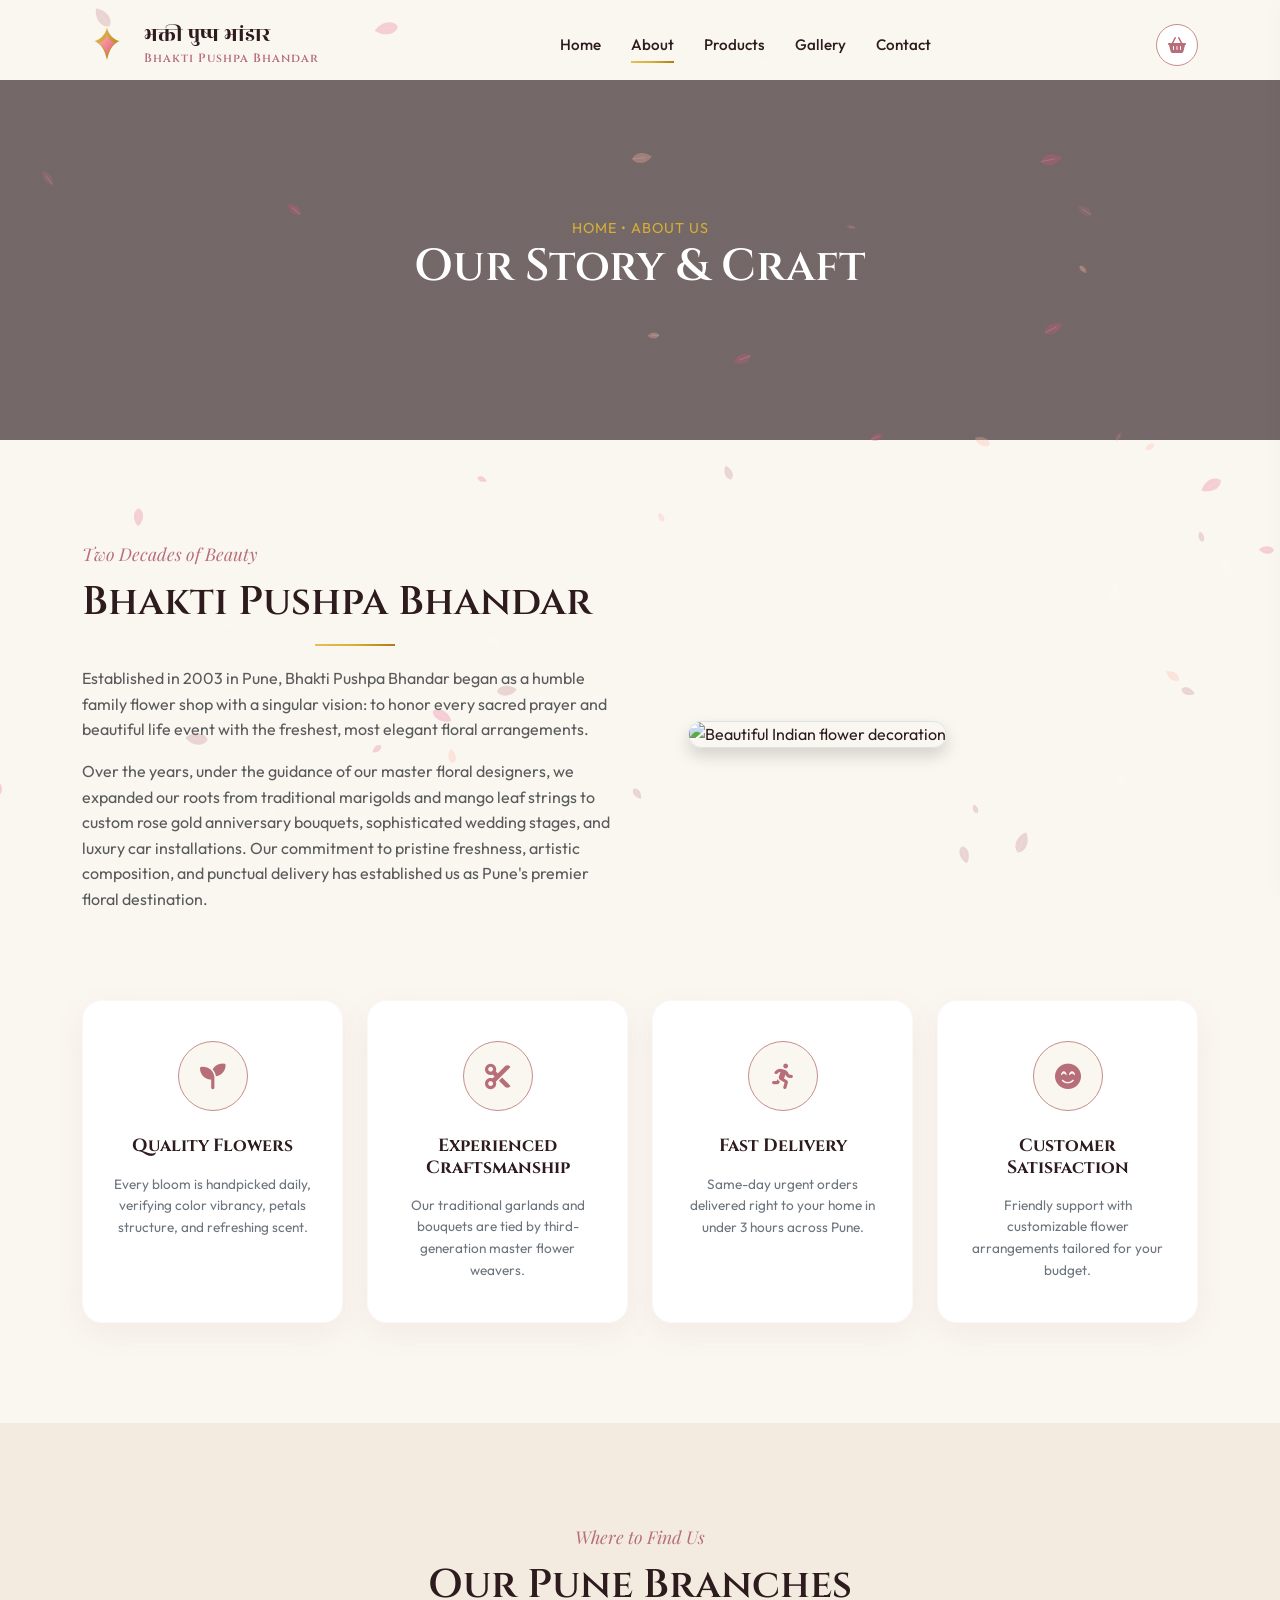
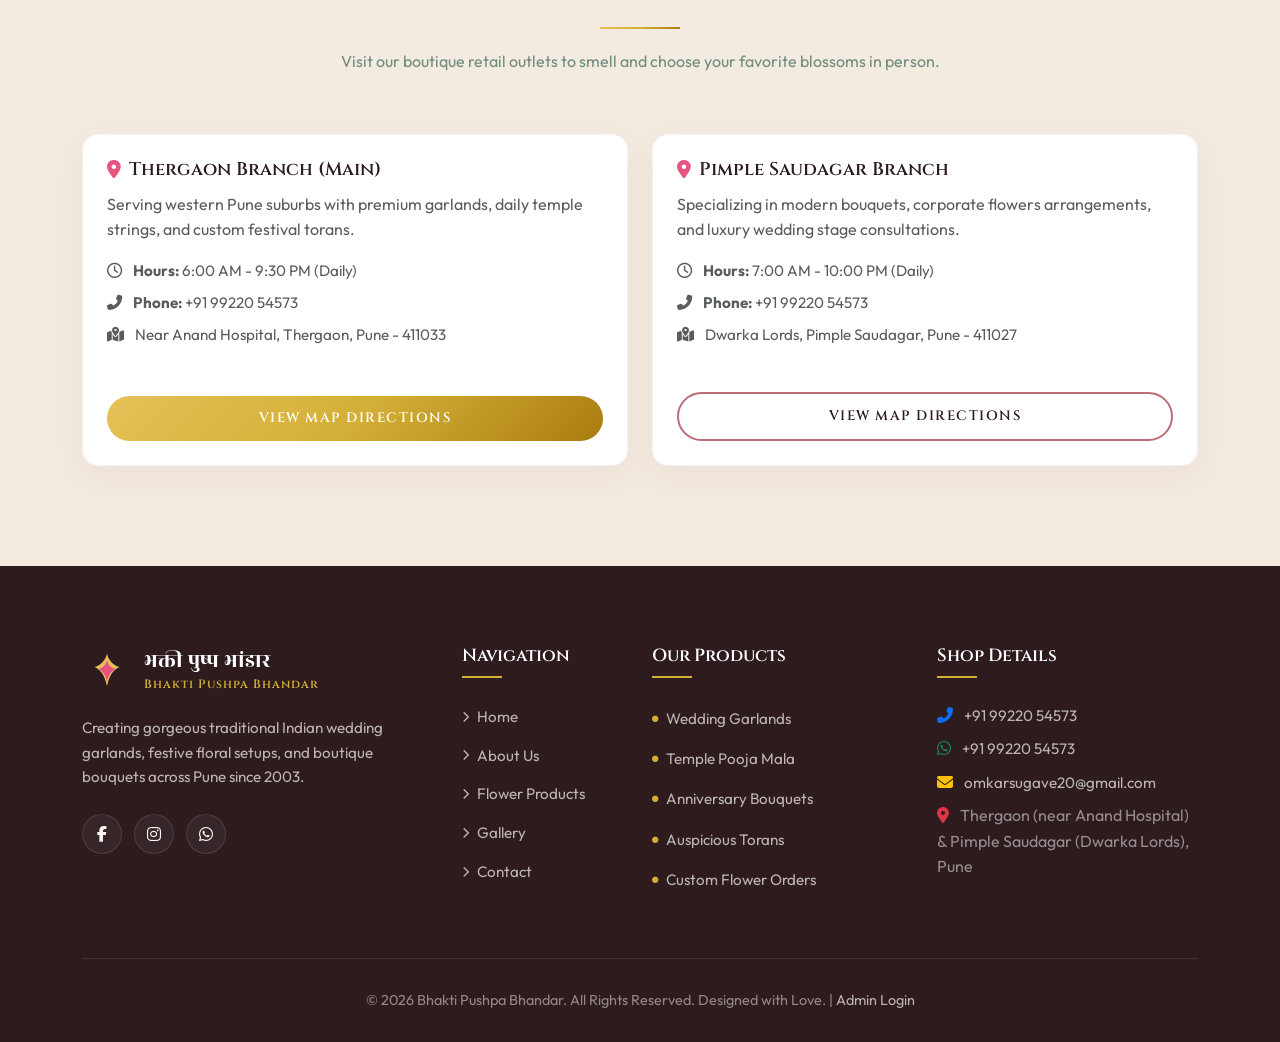
==== about.html @ 13e091a9 "Update year to 2003, set page hero images, and replace gallery/catalog placeholders with correct tra" ====
<!DOCTYPE html>
<html lang="en">
<head>
  <meta charset="UTF-8">
  <meta name="viewport" content="width=device-width, initial-scale=1.0">
  <title>About Us | Bhakti Pushpa Bhandar</title>
  
  <!-- Meta Tags -->
  <meta name="description" content="Learn about Bhakti Pushpa Bhandar, our high-quality flower sourcing, master craftsman history, and branches in Thergaon & Pimple Saudagar, Pune.">
  
  <!-- CDNs -->
  <link href="https://cdn.jsdelivr.net/npm/bootstrap@5.3.2/dist/css/bootstrap.min.css" rel="stylesheet">
  <link rel="stylesheet" href="https://cdnjs.cloudflare.com/ajax/libs/font-awesome/6.4.2/css/all.min.css">
  <link href="https://cdn.jsdelivr.net/npm/aos@2.3.4/dist/aos.css" rel="stylesheet">

  <!-- Custom CSS -->
  <link rel="stylesheet" href="css/style.css">
  <link rel="stylesheet" href="css/animations.css">
  <link rel="stylesheet" href="css/responsive.css">
  
  <style>
    .subpage-hero {
      position: relative;
      height: 40vh;
      min-height: 250px;
      display: flex;
      align-items: center;
      justify-content: center;
      text-align: center;
      background: linear-gradient(rgba(45, 27, 30, 0.65), rgba(45, 27, 30, 0.65)), url('https://images.unsplash.com/photo-1526047932273-341f2a7631f9?auto=format&fit=crop&w=1200&q=80') no-repeat center center;
      background-size: cover;
      color: var(--white);
      margin-top: 80px;
    }
    .subpage-title {
      font-size: 2.8rem;
      color: var(--white);
      margin-bottom: 10px;
    }
    .breadcrumb-custom {
      font-size: 0.9rem;
      letter-spacing: 1px;
      text-transform: uppercase;
      color: var(--gold);
    }
  </style>
</head>
<body>

  <!-- Loading Screen -->
  <div id="loading-screen">
    <div class="loader-logo">
      <svg viewBox="0 0 100 100" fill="none" xmlns="http://www.w3.org/2000/svg" style="width:80px; height:80px;">
        <path d="M50 15C53 30 65 40 75 42C62 48 55 58 50 80C45 58 38 48 25 42C35 40 47 30 50 15Z" fill="url(#goldGrad)"/>
        <path d="M50 28C52 38 60 45 68 46C58 50 53 58 50 72C47 58 42 50 32 46C40 45 48 38 50 28Z" fill="url(#pinkGrad)"/>
        <defs>
          <linearGradient id="goldGrad" x1="0%" y1="0%" x2="100%" y2="100%">
            <stop offset="0%" stop-color="#E5C158" />
            <stop offset="100%" stop-color="#AA7C11" />
          </linearGradient>
          <linearGradient id="pinkGrad" x1="0%" y1="0%" x2="100%" y2="100%">
            <stop offset="0%" stop-color="#FFB5A7" />
            <stop offset="100%" stop-color="#E75480" />
          </linearGradient>
        </defs>
      </svg>
      <div class="loader-text">भक्ती पुष्प भांडार</div>
    </div>
    <div class="loader-line">
      <div class="loader-progress"></div>
    </div>
  </div>

  <!-- Petals Canvas -->
  <canvas id="petals-canvas"></canvas>

  <!-- Sticky Header -->
  <header class="scrolled">
    <nav class="navbar navbar-expand-lg">
      <div class="container">
        <a class="navbar-brand brand-container" href="index.html">
          <svg class="brand-logo-svg" viewBox="0 0 100 100" fill="none" xmlns="http://www.w3.org/2000/svg">
            <path d="M50 15C53 30 65 40 75 42C62 48 55 58 50 80C45 58 38 48 25 42C35 40 47 30 50 15Z" fill="url(#goldGradNav)"/>
            <path d="M50 28C52 38 60 45 68 46C58 50 53 58 50 72C47 58 42 50 32 46C40 45 48 38 50 28Z" fill="url(#pinkGradNav)"/>
            <defs>
              <linearGradient id="goldGradNav" x1="0%" y1="0%" x2="100%" y2="100%">
                <stop offset="0%" stop-color="#E5C158" />
                <stop offset="100%" stop-color="#AA7C11" />
              </linearGradient>
              <linearGradient id="pinkGradNav" x1="0%" y1="0%" x2="100%" y2="100%">
                <stop offset="0%" stop-color="#FFB5A7" />
                <stop offset="100%" stop-color="#E75480" />
              </linearGradient>
            </defs>
          </svg>
          <div class="brand-name">
            <span class="brand-name-mr">भक्ती पुष्प भांडार</span>
            <span class="brand-name-en">Bhakti Pushpa Bhandar</span>
          </div>
        </a>

        <button class="navbar-toggler border-0" type="button" data-bs-toggle="collapse" data-bs-target="#mainNavbar">
          <span class="navbar-toggler-icon"></span>
        </button>

        <div class="collapse navbar-collapse" id="mainNavbar">
          <ul class="navbar-nav mx-auto mb-2 mb-lg-0">
            <li class="nav-item"><a class="nav-link" href="index.html">Home</a></li>
            <li class="nav-item"><a class="nav-link active" href="about.html">About</a></li>
            <li class="nav-item"><a class="nav-link" href="products.html">Products</a></li>
            <li class="nav-item"><a class="nav-link" href="gallery.html">Gallery</a></li>
            <li class="nav-item"><a class="nav-link" href="contact.html">Contact</a></li>
          </ul>
          <div class="nav-actions">
            <button class="btn-cart-trigger" id="btn-cart-trigger">
              <i class="fas fa-shopping-basket"></i>
              <span class="cart-count">0</span>
            </button>
          </div>
        </div>
      </div>
    </nav>
  </header>

  <!-- Subpage Hero -->
  <section class="subpage-hero">
    <div>
      <div class="breadcrumb-custom"><a href="index.html">Home</a> &bull; About Us</div>
      <h1 class="subpage-title">Our Story & Craft</h1>
    </div>
  </section>

  <!-- About Details -->
  <section class="section-padding">
    <div class="container">
      <div class="row align-items-center mb-5">
        <div class="col-lg-6" data-aos="fade-right">
          <span class="section-subtitle">Two Decades of Beauty</span>
          <h2 class="section-title text-start">Bhakti Pushpa Bhandar</h2>
          <p class="text-muted">Established in 2003 in Pune, Bhakti Pushpa Bhandar began as a humble family flower shop with a singular vision: to honor every sacred prayer and beautiful life event with the freshest, most elegant floral arrangements.</p>
          <p class="text-muted">Over the years, under the guidance of our master floral designers, we expanded our roots from traditional marigolds and mango leaf strings to custom rose gold anniversary bouquets, sophisticated wedding stages, and luxury car installations. Our commitment to pristine freshness, artistic composition, and punctual delivery has established us as Pune's premier floral destination.</p>
        </div>
        <div class="col-lg-6 ps-lg-5" data-aos="fade-left">
          <img src="https://images.unsplash.com/photo-1519741497674-611481863552?auto=format&fit=crop&w=800&q=80" alt="Beautiful Indian flower decoration" class="img-fluid rounded-4 shadow border">
        </div>
      </div>

      <!-- Core Values -->
      <div class="row g-4 mt-5">
        <div class="col-md-3 col-sm-6" data-aos="fade-up" data-aos-delay="0">
          <div class="service-card border-draw-hover h-100">
            <div class="service-icon"><i class="fas fa-seedling"></i></div>
            <h4 class="fw-bold mb-3" style="font-size:1.1rem;">Quality Flowers</h4>
            <p class="service-desc mb-0" style="font-size:0.85rem;">Every bloom is handpicked daily, verifying color vibrancy, petals structure, and refreshing scent.</p>
          </div>
        </div>
        <div class="col-md-3 col-sm-6" data-aos="fade-up" data-aos-delay="100">
          <div class="service-card border-draw-hover h-100">
            <div class="service-icon"><i class="fas fa-scissors"></i></div>
            <h4 class="fw-bold mb-3" style="font-size:1.1rem;">Experienced Craftsmanship</h4>
            <p class="service-desc mb-0" style="font-size:0.85rem;">Our traditional garlands and bouquets are tied by third-generation master flower weavers.</p>
          </div>
        </div>
        <div class="col-md-3 col-sm-6" data-aos="fade-up" data-aos-delay="200">
          <div class="service-card border-draw-hover h-100">
            <div class="service-icon"><i class="fas fa-running"></i></div>
            <h4 class="fw-bold mb-3" style="font-size:1.1rem;">Fast Delivery</h4>
            <p class="service-desc mb-0" style="font-size:0.85rem;">Same-day urgent orders delivered right to your home in under 3 hours across Pune.</p>
          </div>
        </div>
        <div class="col-md-3 col-sm-6" data-aos="fade-up" data-aos-delay="300">
          <div class="service-card border-draw-hover h-100">
            <div class="service-icon"><i class="fas fa-smile-beam"></i></div>
            <h4 class="fw-bold mb-3" style="font-size:1.1rem;">Customer Satisfaction</h4>
            <p class="service-desc mb-0" style="font-size:0.85rem;">Friendly support with customizable flower arrangements tailored for your budget.</p>
          </div>
        </div>
      </div>
    </div>
  </section>

  <!-- Branches Section -->
  <section class="section-padding bg-cream-dark">
    <div class="container">
      <div class="section-header">
        <span class="section-subtitle">Where to Find Us</span>
        <h2 class="section-title">Our Pune Branches</h2>
        <p class="section-header-desc">Visit our boutique retail outlets to smell and choose your favorite blossoms in person.</p>
      </div>

      <div class="row g-4">
        <!-- Thergaon Branch -->
        <div class="col-md-6" data-aos="fade-right">
          <div class="branch-card glass-card p-4 h-100 d-flex flex-column justify-content-between">
            <div>
              <h3 class="branch-name"><i class="fas fa-map-marker-alt"></i> Thergaon Branch (Main)</h3>
              <p class="text-muted">Serving western Pune suburbs with premium garlands, daily temple strings, and custom festival torans.</p>
              <ul class="list-unstyled text-muted mt-3 mb-4" style="font-size:0.95rem;">
                <li class="mb-2"><i class="far fa-clock me-2"></i> <strong>Hours:</strong> 6:00 AM - 9:30 PM (Daily)</li>
                <li class="mb-2"><i class="fas fa-phone-alt me-2"></i> <strong>Phone:</strong> +91 99220 54573</li>
                <li class="mb-2"><i class="fas fa-map-marked-alt me-2"></i> Near Anand Hospital, Thergaon, Pune - 411033</li>
              </ul>
            </div>
            <a href="contact.html" class="btn-premium btn-premium-gold w-100 text-center justify-content-center">View Map Directions</a>
          </div>
        </div>

        <!-- Pimple Saudagar Branch -->
        <div class="col-md-6" data-aos="fade-left">
          <div class="branch-card glass-card p-4 h-100 d-flex flex-column justify-content-between">
            <div>
              <h3 class="branch-name"><i class="fas fa-map-marker-alt"></i> Pimple Saudagar Branch</h3>
              <p class="text-muted">Specializing in modern bouquets, corporate flowers arrangements, and luxury wedding stage consultations.</p>
              <ul class="list-unstyled text-muted mt-3 mb-4" style="font-size:0.95rem;">
                <li class="mb-2"><i class="far fa-clock me-2"></i> <strong>Hours:</strong> 7:00 AM - 10:00 PM (Daily)</li>
                <li class="mb-2"><i class="fas fa-phone-alt me-2"></i> <strong>Phone:</strong> +91 99220 54573</li>
                <li class="mb-2"><i class="fas fa-map-marked-alt me-2"></i> Dwarka Lords, Pimple Saudagar, Pune - 411027</li>
              </ul>
            </div>
            <a href="contact.html" class="btn-premium btn-premium-outline w-100 text-center justify-content-center">View Map Directions</a>
          </div>
        </div>
      </div>
    </div>
  </section>

  <!-- Footer -->
  <footer>
    <div class="container">
      <div class="row g-4">
        <!-- Logo and About -->
        <div class="col-lg-4 col-md-6">
          <div class="brand-container mb-3">
            <svg class="brand-logo-svg" viewBox="0 0 100 100" fill="none" xmlns="http://www.w3.org/2000/svg">
              <path d="M50 15C53 30 65 40 75 42C62 48 55 58 50 80C45 58 38 48 25 42C35 40 47 30 50 15Z" fill="#E5C158"/>
              <path d="M50 28C52 38 60 45 68 46C58 50 53 58 50 72C47 58 42 50 32 46C40 45 48 38 50 28Z" fill="#E75480"/>
            </svg>
            <div class="brand-name">
              <span class="brand-name-mr">भक्ती पुष्प भांडार</span>
              <span class="brand-name-en" style="color:var(--gold);">Bhakti Pushpa Bhandar</span>
            </div>
          </div>
          <p class="footer-description">Creating gorgeous traditional Indian wedding garlands, festive floral setups, and boutique bouquets across Pune since 2003.</p>
          <div class="footer-socials">
            <a href="#" class="footer-social-link"><i class="fab fa-facebook-f"></i></a>
            <a href="#" class="footer-social-link"><i class="fab fa-instagram"></i></a>
            <a href="https://wa.me/919922054573" target="_blank" class="footer-social-link"><i class="fab fa-whatsapp"></i></a>
          </div>
        </div>

        <!-- Quick Links -->
        <div class="col-lg-2 col-md-6">
          <h3 class="footer-title">Navigation</h3>
          <ul class="footer-links">
            <li><a href="index.html"><i class="fas fa-chevron-right" style="font-size:0.7rem;"></i> Home</a></li>
            <li><a href="about.html"><i class="fas fa-chevron-right" style="font-size:0.7rem;"></i> About Us</a></li>
            <li><a href="products.html"><i class="fas fa-chevron-right" style="font-size:0.7rem;"></i> Flower Products</a></li>
            <li><a href="gallery.html"><i class="fas fa-chevron-right" style="font-size:0.7rem;"></i> Gallery</a></li>
            <li><a href="contact.html"><i class="fas fa-chevron-right" style="font-size:0.7rem;"></i> Contact</a></li>
          </ul>
        </div>

        <!-- Products -->
        <div class="col-lg-3 col-md-6">
          <h3 class="footer-title">Our Products</h3>
          <ul class="footer-links">
            <li><a href="products.html"><i class="fas fa-circle" style="font-size:0.4rem; color:var(--gold);"></i> Wedding Garlands</a></li>
            <li><a href="products.html"><i class="fas fa-circle" style="font-size:0.4rem; color:var(--gold);"></i> Temple Pooja Mala</a></li>
            <li><a href="products.html"><i class="fas fa-circle" style="font-size:0.4rem; color:var(--gold);"></i> Anniversary Bouquets</a></li>
            <li><a href="products.html"><i class="fas fa-circle" style="font-size:0.4rem; color:var(--gold);"></i> Auspicious Torans</a></li>
            <li><a href="products.html"><i class="fas fa-circle" style="font-size:0.4rem; color:var(--gold);"></i> Custom Flower Orders</a></li>
          </ul>
        </div>

        <!-- Contact Info -->
        <div class="col-lg-3 col-md-6">
          <h3 class="footer-title">Shop Details</h3>
          <ul class="footer-links text-white-50">
            <li class="mb-2"><i class="fas fa-phone-alt me-2 text-primary"></i> <a href="tel:+919922054573">+91 99220 54573</a></li>
            <li class="mb-2"><i class="fab fa-whatsapp me-2 text-success"></i> <a href="https://wa.me/919922054573" target="_blank">+91 99220 54573</a></li>
            <li class="mb-2"><i class="fas fa-envelope me-2 text-warning"></i> <a href="mailto:omkarsugave20@gmail.com">omkarsugave20@gmail.com</a></li>
            <li class="mb-2"><i class="fas fa-map-marker-alt me-2 text-danger"></i> Thergaon (near Anand Hospital) & Pimple Saudagar (Dwarka Lords), Pune</li>
          </ul>
        </div>
      </div>

      <div class="footer-bottom">
        <p class="m-0">&copy; 2026 Bhakti Pushpa Bhandar. All Rights Reserved. Designed with Love. | <a href="admin-login.html">Admin Login</a></p>
      </div>
    </div>
  </footer>

  <!-- API Configuration -->
  <script src="js/api-config.js"></script>

  <!-- CDNs JS -->
  <script src="https://cdn.jsdelivr.net/npm/gsap@3.12.5/dist/gsap.min.js"></script>
  <script src="https://cdn.jsdelivr.net/npm/bootstrap@5.3.2/dist/js/bootstrap.bundle.min.js"></script>
  <script src="https://cdn.jsdelivr.net/npm/aos@2.3.4/dist/aos.js"></script>

  <!-- Custom Scripts -->
  <script src="js/app.js"></script>
  <script src="js/cart.js"></script>
</body>
</html>
---- css/style.css ----
/* C:\Users\OMKAR\Documents\antigravity\bold-hypatia\css\style.css */

/* --- Google Fonts --- */
@import url('https://fonts.googleapis.com/css2?family=Cinzel:wght@400;600;700&family=Outfit:wght@300;400;500;600;700&family=Playfair+Display:ital,wght@0,400;0,600;0,700;1,400&family=Rozha+One&family=Mukta:wght@300;400;500;600;700&display=swap');

/* --- Root Variables --- */
:root {
  --primary-pink: #E75480;       /* Floral Pink */
  --primary-pink-light: #FFB5A7;
  --rose-gold: #B76E79;          /* Rose Gold */
  --rose-gold-light: #C78D8C;
  --cream: #FAF6F0;              /* Background cream */
  --cream-dark: #F3EBE0;
  --white: #FFFFFF;
  --dark-brown: #2D1B1E;         /* Elegant text/dark color */
  --soft-green: #6E8B7E;         /* Leaves/Accent Green */
  --soft-green-light: #E8F0EC;
  --gold: #D4AF37;               /* Accent Gold */
  --gold-gradient: linear-gradient(135deg, #E5C158 0%, #D4AF37 50%, #AA7C11 100%);
  --gold-hover: linear-gradient(135deg, #AA7C11 0%, #D4AF37 50%, #E5C158 100%);
  --pink-gradient: linear-gradient(135deg, #FFB5A7 0%, #E75480 100%);
  
  --font-title: 'Cinzel', serif;
  --font-body: 'Outfit', sans-serif;
  --font-marathi: 'Rozha One', serif;
  --font-subtitle: 'Playfair Display', serif;
  
  --transition-smooth: all 0.4s cubic-bezier(0.165, 0.84, 0.44, 1);
  --box-shadow-soft: 0 10px 30px rgba(183, 110, 121, 0.08);
  --box-shadow-medium: 0 15px 40px rgba(183, 110, 121, 0.15);
  --glass-bg: rgba(255, 255, 255, 0.7);
  --glass-border: rgba(255, 255, 255, 0.4);
  --glass-blur: blur(12px);
}

/* --- Global Reset & Base --- */
* {
  margin: 0;
  padding: 0;
  box-sizing: border-box;
}

body {
  font-family: var(--font-body);
  background-color: var(--cream);
  color: var(--dark-brown);
  overflow-x: hidden;
  line-height: 1.6;
}

h1, h2, h3, h4, h5, h6 {
  font-family: var(--font-title);
  font-weight: 600;
  color: var(--dark-brown);
}

a {
  text-decoration: none;
  color: inherit;
  transition: var(--transition-smooth);
}

/* --- Canvas Flower Petals Layer --- */
#petals-canvas {
  position: fixed;
  top: 0;
  left: 0;
  width: 100%;
  height: 100%;
  pointer-events: none;
  z-index: 99;
}

/* --- Loading Screen --- */
#loading-screen {
  position: fixed;
  top: 0;
  left: 0;
  width: 100%;
  height: 100%;
  background-color: var(--cream);
  display: flex;
  flex-direction: column;
  align-items: center;
  justify-content: center;
  z-index: 9999;
  transition: opacity 0.8s ease, visibility 0.8s ease;
}

.loader-logo {
  text-align: center;
  margin-bottom: 20px;
}

.loader-logo svg {
  width: 100px;
  height: 100px;
  animation: floatLotus 3s ease-in-out infinite;
}

.loader-line {
  width: 150px;
  height: 2px;
  background: var(--cream-dark);
  position: relative;
  overflow: hidden;
  border-radius: 2px;
}

.loader-progress {
  width: 50%;
  height: 100%;
  background: var(--gold-gradient);
  position: absolute;
  left: -50%;
  animation: loadingProgress 1.5s infinite ease-in-out;
}

.loader-text {
  font-family: var(--font-title);
  font-size: 1.1rem;
  letter-spacing: 2px;
  margin-top: 15px;
  color: var(--rose-gold);
}

/* --- Sticky Header / Navigation --- */
header {
  position: fixed;
  top: 0;
  width: 100%;
  z-index: 1000;
  transition: var(--transition-smooth);
  background: transparent;
  border-bottom: 1px solid transparent;
}

header.scrolled {
  background: var(--glass-bg);
  backdrop-filter: var(--glass-blur);
  -webkit-backdrop-filter: var(--glass-blur);
  border-bottom: 1px solid var(--glass-border);
  box-shadow: var(--box-shadow-soft);
}

.navbar {
  padding: 15px 0;
  transition: var(--transition-smooth);
}

header.scrolled .navbar {
  padding: 8px 0;
}

.brand-container {
  display: flex;
  align-items: center;
  gap: 12px;
}

.brand-logo-svg {
  width: 50px;
  height: 50px;
}

.brand-name {
  display: flex;
  flex-direction: column;
}

.brand-name-mr {
  font-family: var(--font-marathi);
  font-size: 1.4rem;
  color: var(--dark-brown);
  line-height: 1.2;
}

.brand-name-en {
  font-family: var(--font-title);
  font-size: 0.75rem;
  letter-spacing: 1px;
  color: var(--rose-gold);
  font-weight: 600;
}

.nav-link {
  font-family: var(--font-body);
  font-size: 0.95rem;
  font-weight: 500;
  color: var(--dark-brown) !important;
  padding: 6px 15px !important;
  position: relative;
  transition: var(--transition-smooth);
}

.nav-link::after {
  content: '';
  position: absolute;
  bottom: 0;
  left: 15px;
  right: 15px;
  height: 2px;
  background: var(--gold-gradient);
  transform: scaleX(0);
  transition: var(--transition-smooth);
  transform-origin: right;
}

.nav-link:hover::after,
.nav-link.active::after {
  transform: scaleX(1);
  transform-origin: left;
}

.nav-link:hover {
  color: var(--primary-pink) !important;
}

/* Nav Actions */
.nav-actions {
  display: flex;
  align-items: center;
  gap: 15px;
}

.btn-cart-trigger {
  background: var(--white);
  border: 1px solid var(--rose-gold-light);
  color: var(--rose-gold);
  width: 42px;
  height: 42px;
  border-radius: 50%;
  display: flex;
  align-items: center;
  justify-content: center;
  position: relative;
  cursor: pointer;
  transition: var(--transition-smooth);
}

.btn-cart-trigger:hover {
  background: var(--rose-gold);
  color: var(--white);
  box-shadow: 0 4px 15px rgba(183, 110, 121, 0.3);
}

.cart-count {
  position: absolute;
  top: -5px;
  right: -5px;
  background: var(--primary-pink);
  color: var(--white);
  font-size: 0.75rem;
  font-weight: bold;
  border-radius: 50%;
  width: 20px;
  height: 20px;
  display: flex;
  align-items: center;
  justify-content: center;
  border: 2px solid var(--white);
}

.btn-admin-nav {
  padding: 8px 18px;
  border-radius: 30px;
  font-size: 0.9rem;
  font-weight: 500;
  border: 1px solid var(--gold);
  color: var(--dark-brown);
  background: transparent;
  transition: var(--transition-smooth);
}

.btn-admin-nav:hover {
  background: var(--gold-gradient);
  color: var(--white);
  border-color: transparent;
  box-shadow: 0 4px 15px rgba(212, 175, 55, 0.3);
}

/* --- Premium Buttons --- */
.btn-premium {
  display: inline-flex;
  align-items: center;
  gap: 8px;
  padding: 12px 28px;
  border-radius: 30px;
  font-family: var(--font-title);
  font-size: 0.85rem;
  font-weight: 600;
  letter-spacing: 1.5px;
  text-transform: uppercase;
  border: none;
  cursor: pointer;
  transition: var(--transition-smooth);
  position: relative;
  z-index: 1;
  overflow: hidden;
}

.btn-premium-gold {
  background: var(--gold-gradient);
  color: var(--white);
}

.btn-premium-gold:hover {
  background: var(--gold-hover);
  box-shadow: 0 8px 25px rgba(212, 175, 55, 0.4);
  transform: translateY(-2px);
}

.btn-premium-outline {
  background: transparent;
  color: var(--dark-brown);
  border: 2px solid var(--rose-gold);
}

.btn-premium-outline:hover {
  background: var(--rose-gold);
  color: var(--white);
  box-shadow: 0 8px 25px rgba(183, 110, 121, 0.3);
  transform: translateY(-2px);
}

.btn-premium-pink {
  background: var(--pink-gradient);
  color: var(--white);
}

.btn-premium-pink:hover {
  box-shadow: 0 8px 25px rgba(231, 84, 128, 0.4);
  transform: translateY(-2px);
}

/* --- Parallax Hero Section --- */
.hero-section {
  position: relative;
  width: 100%;
  height: 100vh;
  display: flex;
  align-items: center;
  justify-content: center;
  overflow: hidden;
}

.hero-video-container {
  position: absolute;
  top: 0;
  left: 0;
  width: 100%;
  height: 100%;
  z-index: -2;
}

.hero-video-container video {
  width: 100%;
  height: 100%;
  object-fit: cover;
}

.hero-overlay {
  position: absolute;
  top: 0;
  left: 0;
  width: 100%;
  height: 100%;
  background: linear-gradient(185deg, rgba(45, 27, 30, 0.4) 0%, rgba(45, 27, 30, 0.7) 100%);
  z-index: -1;
}

.hero-content {
  text-align: center;
  color: var(--white);
  max-width: 900px;
  padding: 20px;
}

.hero-tagline {
  font-family: var(--font-subtitle);
  font-size: 1.3rem;
  font-style: italic;
  color: var(--gold);
  margin-bottom: 20px;
  letter-spacing: 2px;
}

.hero-title {
  font-size: 3.5rem;
  line-height: 1.2;
  color: var(--white);
  margin-bottom: 20px;
  text-shadow: 0 4px 15px rgba(0, 0, 0, 0.4);
}

.hero-subtitle {
  font-family: var(--font-body);
  font-size: 1.1rem;
  font-weight: 300;
  color: var(--cream);
  max-width: 700px;
  margin: 0 auto 35px auto;
  line-height: 1.7;
}

.hero-buttons {
  display: flex;
  justify-content: center;
  gap: 20px;
  flex-wrap: wrap;
}

/* Scroll indicator */
.scroll-indicator {
  position: absolute;
  bottom: 30px;
  left: 50%;
  transform: translateX(-50%);
  display: flex;
  flex-direction: column;
  align-items: center;
  gap: 8px;
  color: var(--white);
  font-size: 0.8rem;
  letter-spacing: 2px;
  text-transform: uppercase;
  opacity: 0.8;
}

.scroll-indicator i {
  animation: scrollBounce 2s infinite;
}

/* --- Section Formatting --- */
.section-padding {
  padding: 100px 0;
}

.bg-cream-dark {
  background-color: var(--cream-dark);
}

.section-header {
  text-align: center;
  max-width: 700px;
  margin: 0 auto 60px auto;
}

.section-subtitle {
  font-family: var(--font-subtitle);
  color: var(--rose-gold);
  font-size: 1.1rem;
  font-style: italic;
  margin-bottom: 10px;
  display: block;
}

.section-title {
  font-size: 2.5rem;
  position: relative;
  padding-bottom: 20px;
  margin-bottom: 20px;
}

.section-title::after {
  content: '';
  position: absolute;
  bottom: 0;
  left: 50%;
  transform: translateX(-50%);
  width: 80px;
  height: 2px;
  background: var(--gold-gradient);
}

.section-header-desc {
  color: var(--soft-green);
  font-size: 1rem;
}

/* --- Glassmorphism Cards --- */
.glass-card {
  background: var(--glass-bg);
  border: 1px solid var(--glass-border);
  backdrop-filter: var(--glass-blur);
  -webkit-backdrop-filter: var(--glass-blur);
  border-radius: 20px;
  padding: 30px;
  box-shadow: var(--box-shadow-soft);
  transition: var(--transition-smooth);
}

.glass-card:hover {
  transform: translateY(-5px);
  box-shadow: var(--box-shadow-medium);
  border-color: rgba(183, 110, 121, 0.3);
}

/* --- Product Cards --- */
.product-card {
  background: var(--white);
  border-radius: 20px;
  overflow: hidden;
  box-shadow: var(--box-shadow-soft);
  transition: var(--transition-smooth);
  border: 1px solid rgba(183, 110, 121, 0.05);
  position: relative;
  height: 100%;
  display: flex;
  flex-direction: column;
}

.product-card:hover {
  transform: translateY(-8px);
  box-shadow: var(--box-shadow-medium);
}

.product-img-wrapper {
  position: relative;
  overflow: hidden;
  padding-top: 100%; /* 1:1 Aspect Ratio */
}

.product-img {
  position: absolute;
  top: 0;
  left: 0;
  width: 100%;
  height: 100%;
  object-fit: cover;
  transition: transform 0.6s cubic-bezier(0.165, 0.84, 0.44, 1);
}

.product-card:hover .product-img {
  transform: scale(1.1);
}

.product-badge {
  position: absolute;
  top: 15px;
  left: 15px;
  background: var(--gold-gradient);
  color: var(--white);
  font-family: var(--font-title);
  font-size: 0.75rem;
  font-weight: bold;
  padding: 6px 12px;
  border-radius: 30px;
  z-index: 2;
  box-shadow: 0 4px 10px rgba(0,0,0,0.1);
}

.product-card-body {
  padding: 22px;
  display: flex;
  flex-direction: column;
  flex-grow: 1;
}

.product-category {
  font-size: 0.8rem;
  color: var(--soft-green);
  text-transform: uppercase;
  letter-spacing: 1px;
  margin-bottom: 5px;
}

.product-title {
  font-size: 1.2rem;
  margin-bottom: 10px;
  color: var(--dark-brown);
  display: -webkit-box;
  -webkit-line-clamp: 1;
  -webkit-box-orient: vertical;
  overflow: hidden;
}

.product-description {
  font-size: 0.9rem;
  color: #6c757d;
  margin-bottom: 15px;
  display: -webkit-box;
  -webkit-line-clamp: 2;
  -webkit-box-orient: vertical;
  overflow: hidden;
  height: 40px;
}

.product-price-row {
  display: flex;
  align-items: center;
  justify-content: space-between;
  margin-top: auto;
}

.product-price {
  font-family: var(--font-title);
  font-size: 1.25rem;
  color: var(--primary-pink);
  font-weight: 700;
}

.product-price .old-price {
  font-size: 0.9rem;
  text-decoration: line-through;
  color: #adb5bd;
  margin-left: 5px;
  font-weight: 400;
}

.btn-add-to-cart {
  background: var(--cream);
  color: var(--rose-gold);
  border: 1px solid var(--rose-gold-light);
  width: 40px;
  height: 40px;
  border-radius: 50%;
  display: flex;
  align-items: center;
  justify-content: center;
  cursor: pointer;
  transition: var(--transition-smooth);
}

.btn-add-to-cart:hover {
  background: var(--rose-gold);
  color: var(--white);
  box-shadow: 0 4px 10px rgba(183, 110, 121, 0.3);
}

/* --- Today's Special Section --- */
.special-deal-card {
  background: linear-gradient(135deg, #FAF6F0 0%, #FFFFFF 100%);
  border: 1px solid rgba(212, 175, 55, 0.2);
  border-radius: 24px;
  overflow: hidden;
  box-shadow: var(--box-shadow-soft);
  position: relative;
}

.special-deal-card::before {
  content: '';
  position: absolute;
  top: 0;
  left: 0;
  right: 0;
  height: 5px;
  background: var(--gold-gradient);
}

.timer-box {
  display: flex;
  gap: 15px;
  margin: 25px 0;
}

.timer-segment {
  background: var(--cream-dark);
  border-radius: 12px;
  width: 70px;
  height: 70px;
  display: flex;
  flex-direction: column;
  align-items: center;
  justify-content: center;
  box-shadow: inset 0 2px 4px rgba(0,0,0,0.05);
}

.timer-number {
  font-family: var(--font-title);
  font-size: 1.8rem;
  font-weight: 700;
  color: var(--primary-pink);
  line-height: 1.1;
}

.timer-label {
  font-size: 0.7rem;
  text-transform: uppercase;
  color: var(--soft-green);
  font-weight: 600;
  letter-spacing: 0.5px;
}

/* --- E-commerce Shopping Drawer (Cart) --- */
.cart-drawer {
  position: fixed;
  top: 0;
  right: -420px;
  width: 400px;
  height: 100vh;
  background: var(--white);
  z-index: 2000;
  box-shadow: -10px 0 30px rgba(0, 0, 0, 0.05);
  display: flex;
  flex-direction: column;
  transition: right 0.4s cubic-bezier(0.165, 0.84, 0.44, 1);
}

.cart-drawer.open {
  right: 0;
}

.cart-header {
  padding: 25px;
  border-bottom: 1px solid var(--cream-dark);
  display: flex;
  align-items: center;
  justify-content: space-between;
}

.cart-header h3 {
  font-family: var(--font-title);
  font-size: 1.3rem;
  margin-bottom: 0;
  color: var(--dark-brown);
}

.btn-close-cart {
  background: transparent;
  border: none;
  font-size: 1.2rem;
  color: var(--dark-brown);
  cursor: pointer;
  transition: var(--transition-smooth);
}

.btn-close-cart:hover {
  color: var(--primary-pink);
  transform: rotate(90deg);
}

.cart-items-container {
  flex-grow: 1;
  overflow-y: auto;
  padding: 20px;
}

.cart-empty-message {
  text-align: center;
  color: #adb5bd;
  margin-top: 50px;
}

.cart-empty-message i {
  font-size: 3rem;
  color: var(--cream-dark);
  margin-bottom: 15px;
}

.cart-item {
  display: flex;
  gap: 15px;
  padding-bottom: 15px;
  margin-bottom: 15px;
  border-bottom: 1px dashed var(--cream-dark);
}

.cart-item-img {
  width: 70px;
  height: 70px;
  object-fit: cover;
  border-radius: 8px;
}

.cart-item-info {
  flex-grow: 1;
}

.cart-item-title {
  font-size: 0.95rem;
  font-weight: 600;
  margin-bottom: 4px;
}

.cart-item-price {
  color: var(--primary-pink);
  font-weight: bold;
  font-size: 0.9rem;
}

.cart-item-controls {
  display: flex;
  align-items: center;
  justify-content: space-between;
  margin-top: 8px;
}

.quantity-selector {
  display: flex;
  align-items: center;
  border: 1px solid var(--cream-dark);
  border-radius: 4px;
  overflow: hidden;
}

.quantity-btn {
  background: var(--cream);
  border: none;
  width: 25px;
  height: 25px;
  display: flex;
  align-items: center;
  justify-content: center;
  cursor: pointer;
  font-size: 0.8rem;
  transition: var(--transition-smooth);
}

.quantity-btn:hover {
  background: var(--rose-gold-light);
  color: var(--white);
}

.quantity-value {
  width: 30px;
  text-align: center;
  font-size: 0.85rem;
  font-weight: 600;
}

.btn-remove-item {
  background: transparent;
  border: none;
  color: #ced4da;
  cursor: pointer;
  transition: var(--transition-smooth);
}

.btn-remove-item:hover {
  color: #dc3545;
}

.cart-footer {
  padding: 25px;
  border-top: 1px solid var(--cream-dark);
  background: var(--cream);
}

.cart-total-row {
  display: flex;
  justify-content: space-between;
  font-family: var(--font-title);
  font-size: 1.15rem;
  font-weight: 700;
  margin-bottom: 20px;
  color: var(--dark-brown);
}

.cart-total-price {
  color: var(--primary-pink);
}

.cart-overlay {
  position: fixed;
  top: 0;
  left: 0;
  width: 100%;
  height: 100%;
  background: rgba(45, 27, 30, 0.4);
  backdrop-filter: blur(4px);
  -webkit-backdrop-filter: blur(4px);
  z-index: 1999;
  display: none;
  opacity: 0;
  transition: opacity 0.4s ease;
}

.cart-overlay.show {
  display: block;
  opacity: 1;
}

/* --- Custom Order Popup CSS --- */
.popup-overlay {
  position: fixed;
  top: 0;
  left: 0;
  width: 100%;
  height: 100%;
  background: rgba(45, 27, 30, 0.6);
  backdrop-filter: blur(6px);
  -webkit-backdrop-filter: blur(6px);
  z-index: 3000;
  display: flex;
  align-items: center;
  justify-content: center;
  opacity: 0;
  visibility: hidden;
  transition: opacity 0.4s ease, visibility 0.4s ease;
}

.popup-overlay.show {
  opacity: 1;
  visibility: visible;
}

.popup-content {
  background: var(--white);
  border-radius: 24px;
  padding: 40px;
  text-align: center;
  max-width: 480px;
  width: 90%;
  box-shadow: var(--box-shadow-medium);
  border: 1px solid var(--glass-border);
  transform: scale(0.8);
  transition: transform 0.4s cubic-bezier(0.175, 0.885, 0.32, 1.275);
}

.popup-overlay.show .popup-content {
  transform: scale(1);
}

.popup-icon {
  width: 80px;
  height: 80px;
  background: var(--soft-green-light);
  color: var(--soft-green);
  border-radius: 50%;
  display: flex;
  align-items: center;
  justify-content: center;
  font-size: 2.5rem;
  margin: 0 auto 20px auto;
  border: 2px solid rgba(110, 139, 126, 0.2);
}

.popup-title {
  font-size: 1.5rem;
  margin-bottom: 10px;
}

.popup-message {
  color: #6c757d;
  font-size: 0.95rem;
  margin-bottom: 25px;
}

/* --- Service Cards --- */
.service-card {
  text-align: center;
  padding: 40px 30px;
  border-radius: 20px;
  background: var(--white);
  box-shadow: var(--box-shadow-soft);
  transition: var(--transition-smooth);
  border: 1px solid rgba(183, 110, 121, 0.05);
}

.service-card:hover {
  transform: translateY(-8px);
  box-shadow: var(--box-shadow-medium);
}

.service-icon {
  width: 70px;
  height: 70px;
  background: var(--cream);
  border-radius: 50%;
  display: flex;
  align-items: center;
  justify-content: center;
  margin: 0 auto 25px auto;
  font-size: 1.6rem;
  color: var(--rose-gold);
  border: 1px solid var(--rose-gold-light);
  transition: var(--transition-smooth);
}

.service-card:hover .service-icon {
  background: var(--rose-gold);
  color: var(--white);
  transform: scale(1.1) rotate(10deg);
}

.service-title {
  font-size: 1.25rem;
  margin-bottom: 15px;
}

.service-desc {
  font-size: 0.95rem;
  color: #6c757d;
}

/* --- Custom Order Form styling --- */
.custom-order-wrapper {
  max-width: 900px;
  margin: 0 auto;
}

.custom-order-form {
  background: var(--white);
  border-radius: 24px;
  padding: 50px;
  box-shadow: var(--box-shadow-medium);
  border: 1px solid rgba(183, 110, 121, 0.1);
}

.form-group-custom {
  margin-bottom: 25px;
  position: relative;
}

.form-label-custom {
  font-family: var(--font-title);
  font-size: 0.85rem;
  letter-spacing: 1px;
  text-transform: uppercase;
  color: var(--rose-gold);
  margin-bottom: 8px;
  display: block;
}

.form-control-custom {
  width: 100%;
  padding: 14px 20px;
  border-radius: 12px;
  background: var(--cream);
  border: 1px solid rgba(183, 110, 121, 0.15);
  font-family: var(--font-body);
  font-size: 0.95rem;
  color: var(--dark-brown);
  transition: var(--transition-smooth);
}

.form-control-custom:focus {
  outline: none;
  background: var(--white);
  border-color: var(--primary-pink);
  box-shadow: 0 0 0 3px rgba(231, 84, 128, 0.1);
}

.file-upload-wrapper {
  border: 2px dashed rgba(183, 110, 121, 0.3);
  border-radius: 12px;
  padding: 30px;
  text-align: center;
  cursor: pointer;
  background: var(--cream);
  transition: var(--transition-smooth);
}

.file-upload-wrapper:hover {
  background: var(--white);
  border-color: var(--primary-pink);
}

.file-upload-input {
  display: none;
}

.file-upload-icon {
  font-size: 2rem;
  color: var(--rose-gold);
  margin-bottom: 10px;
}

.file-upload-text {
  font-size: 0.9rem;
  color: #6c757d;
}

.file-preview {
  margin-top: 15px;
  max-width: 120px;
  max-height: 120px;
  object-fit: cover;
  border-radius: 8px;
  display: none;
  border: 1px solid var(--cream-dark);
}

/* --- Testimonials Styling --- */
.testimonial-card {
  background: var(--white);
  border-radius: 20px;
  padding: 40px;
  box-shadow: var(--box-shadow-soft);
  text-align: center;
  position: relative;
}

.testimonial-quote {
  font-size: 1.4rem;
  color: var(--rose-gold-light);
  margin-bottom: 15px;
  opacity: 0.3;
}

.testimonial-review {
  font-family: var(--font-subtitle);
  font-style: italic;
  font-size: 1.1rem;
  color: var(--dark-brown);
  line-height: 1.7;
  margin-bottom: 25px;
}

.testimonial-rating {
  color: var(--gold);
  margin-bottom: 20px;
}

.testimonial-avatar {
  width: 70px;
  height: 70px;
  border-radius: 50%;
  object-fit: cover;
  margin: 0 auto 15px auto;
  border: 3px solid var(--cream-dark);
}

.testimonial-name {
  font-family: var(--font-title);
  font-size: 1rem;
  font-weight: bold;
  margin-bottom: 0;
}

/* --- Lightbox CSS --- */
.lightbox-modal {
  position: fixed;
  top: 0;
  left: 0;
  width: 100%;
  height: 100%;
  background: rgba(45, 27, 30, 0.95);
  backdrop-filter: blur(10px);
  -webkit-backdrop-filter: blur(10px);
  z-index: 3000;
  display: none;
  align-items: center;
  justify-content: center;
  opacity: 0;
  transition: opacity 0.4s ease;
}

.lightbox-modal.show {
  display: flex;
  opacity: 1;
}

.lightbox-content {
  position: relative;
  max-width: 90%;
  max-height: 80%;
  display: flex;
  align-items: center;
  justify-content: center;
}

.lightbox-img {
  max-width: 100%;
  max-height: 100vh;
  object-fit: contain;
  border-radius: 8px;
  box-shadow: 0 10px 30px rgba(0,0,0,0.5);
  transform: scale(0.9);
  transition: transform 0.4s ease;
}

.lightbox-modal.show .lightbox-img {
  transform: scale(1);
}

.lightbox-close {
  position: absolute;
  top: -50px;
  right: 0;
  color: var(--white);
  font-size: 2rem;
  cursor: pointer;
  background: transparent;
  border: none;
}

.lightbox-caption {
  position: absolute;
  bottom: -40px;
  left: 0;
  width: 100%;
  color: var(--cream);
  text-align: center;
  font-family: var(--font-subtitle);
  font-size: 1.05rem;
}

/* --- Contact & Branches --- */
.contact-info-list {
  list-style: none;
  padding: 0;
}

.contact-info-item {
  display: flex;
  align-items: flex-start;
  gap: 15px;
  margin-bottom: 25px;
}

.contact-info-icon {
  width: 45px;
  height: 45px;
  background: var(--cream);
  border-radius: 50%;
  display: flex;
  align-items: center;
  justify-content: center;
  color: var(--rose-gold);
  border: 1px solid var(--rose-gold-light);
  flex-shrink: 0;
}

.contact-info-text h4 {
  font-size: 0.95rem;
  text-transform: uppercase;
  letter-spacing: 1px;
  color: var(--rose-gold);
  margin-bottom: 5px;
}

.contact-info-text p,
.contact-info-text a {
  font-size: 0.95rem;
  color: #6c757d;
  margin: 0;
}

.branch-card {
  background: var(--white);
  border-radius: 16px;
  padding: 25px;
  border: 1px solid rgba(183, 110, 121, 0.1);
  box-shadow: var(--box-shadow-soft);
  margin-bottom: 20px;
}

.branch-name {
  font-size: 1.15rem;
  color: var(--dark-brown);
  margin-bottom: 10px;
  display: flex;
  align-items: center;
  gap: 8px;
}

.branch-name i {
  color: var(--primary-pink);
}

.map-container {
  border-radius: 20px;
  overflow: hidden;
  box-shadow: var(--box-shadow-soft);
  border: 1px solid rgba(183, 110, 121, 0.1);
  height: 100%;
  min-height: 400px;
}

/* --- Footer --- */
footer {
  background-color: var(--dark-brown);
  color: var(--cream);
  padding: 80px 0 30px 0;
  position: relative;
  overflow: hidden;
}

footer .brand-name-mr,
footer .brand-name-en {
  color: var(--white);
}

footer .brand-name-en {
  color: var(--gold);
}

.footer-description {
  color: rgba(250, 246, 240, 0.7);
  font-size: 0.95rem;
  margin: 20px 0 25px 0;
}

.footer-socials {
  display: flex;
  gap: 12px;
}

.footer-social-link {
  width: 40px;
  height: 40px;
  border-radius: 50%;
  background: rgba(255, 255, 255, 0.05);
  display: flex;
  align-items: center;
  justify-content: center;
  color: var(--cream);
  border: 1px solid rgba(255, 255, 255, 0.1);
  transition: var(--transition-smooth);
}

.footer-social-link:hover {
  background: var(--gold-gradient);
  color: var(--white);
  border-color: transparent;
  transform: translateY(-3px);
}

.footer-title {
  font-size: 1.1rem;
  color: var(--white);
  margin-bottom: 25px;
  position: relative;
  padding-bottom: 10px;
}

.footer-title::after {
  content: '';
  position: absolute;
  bottom: 0;
  left: 0;
  width: 40px;
  height: 2px;
  background: var(--gold);
}

.footer-links {
  list-style: none;
  padding: 0;
}

.footer-links li {
  margin-bottom: 12px;
}

.footer-links a {
  color: rgba(250, 246, 240, 0.7);
  font-size: 0.95rem;
  display: inline-flex;
  align-items: center;
  gap: 8px;
}

.footer-links a:hover {
  color: var(--gold);
  transform: translateX(5px);
}

.footer-bottom {
  border-top: 1px solid rgba(250, 246, 240, 0.1);
  margin-top: 50px;
  padding-top: 30px;
  font-size: 0.9rem;
  color: rgba(250, 246, 240, 0.5);
  text-align: center;
}

.footer-bottom a {
  color: rgba(250, 246, 240, 0.7);
}

.footer-bottom a:hover {
  color: var(--gold);
}

/* --- Global Tab Buttons --- */
.product-tab-btn {
  display: inline-block;
  padding: 10px 24px;
  margin: 5px;
  border-radius: 30px;
  background: var(--white);
  border: 1px solid var(--cream-dark);
  color: var(--dark-brown);
  font-family: var(--font-title);
  font-size: 0.9rem;
  font-weight: 600;
  letter-spacing: 1px;
  cursor: pointer;
  transition: var(--transition-smooth);
}

.product-tab-btn:hover,
.product-tab-btn.active {
  background: var(--gold-gradient);
  color: var(--white);
  border-color: transparent;
  box-shadow: 0 4px 15px rgba(212, 175, 55, 0.3);
}
---- css/animations.css ----
/* C:\Users\OMKAR\Documents\antigravity\bold-hypatia\css\animations.css */

/* --- Loading Lotus Floating --- */
@keyframes floatLotus {
  0% {
    transform: translateY(0) rotate(0deg);
  }
  50% {
    transform: translateY(-10px) rotate(5deg);
  }
  100% {
    transform: translateY(0) rotate(0deg);
  }
}

/* --- Loading Line Progress --- */
@keyframes loadingProgress {
  0% {
    left: -50%;
  }
  100% {
    left: 100%;
  }
}

/* --- Scroll bounce --- */
@keyframes scrollBounce {
  0%, 20%, 50%, 80%, 100% {
    transform: translateY(0);
  }
  40% {
    transform: translateY(-8px);
  }
  60% {
    transform: translateY(-4px);
  }
}

/* --- Shine animation (for buttons) --- */
@keyframes buttonShine {
  100% {
    left: 125%;
  }
}

.btn-premium::before {
  content: '';
  position: absolute;
  top: 0;
  left: -50%;
  width: 30%;
  height: 100%;
  background: linear-gradient(to right, rgba(255,255,255,0) 0%, rgba(255,255,255,0.3) 100%);
  transform: skewX(-25deg);
  z-index: -1;
  transition: var(--transition-smooth);
}

.btn-premium:hover::before {
  animation: buttonShine 0.85s;
}

/* --- Floating Keyframes for general layout --- */
@keyframes softFloat {
  0% {
    transform: translateY(0px) rotate(0deg);
  }
  50% {
    transform: translateY(-6px) rotate(2deg);
  }
  100% {
    transform: translateY(0px) rotate(0deg);
  }
}

.floating-accent {
  animation: softFloat 6s ease-in-out infinite;
}

/* --- Zoom out effect on page load --- */
@keyframes heroZoom {
  from {
    transform: scale(1.1);
  }
  to {
    transform: scale(1);
  }
}

.hero-video-container video {
  animation: heroZoom 4s cubic-bezier(0.165, 0.84, 0.44, 1) forwards;
}

/* --- Custom Pulse for Discount Badges --- */
@keyframes badgePulse {
  0% {
    transform: scale(1);
    box-shadow: 0 4px 10px rgba(231, 84, 128, 0.2);
  }
  50% {
    transform: scale(1.05);
    box-shadow: 0 4px 15px rgba(231, 84, 128, 0.4);
  }
  100% {
    transform: scale(1);
    box-shadow: 0 4px 10px rgba(231, 84, 128, 0.2);
  }
}

.pulse-badge {
  animation: badgePulse 2s infinite ease-in-out;
}

/* --- Card Border Drawing Effect --- */
.border-draw-hover {
  position: relative;
}

.border-draw-hover::after {
  content: '';
  position: absolute;
  inset: 0;
  border: 1px solid transparent;
  border-radius: inherit;
  transition: var(--transition-smooth);
  pointer-events: none;
}

.border-draw-hover:hover::after {
  border-color: var(--gold);
  transform: scale(1.02);
}
---- css/responsive.css ----
/* C:\Users\OMKAR\Documents\antigravity\bold-hypatia\css\responsive.css */

/* --- Medium Devices (Tablets, less than 992px) --- */
@media (max-width: 991.98px) {
  :root {
    --glass-blur: blur(8px);
  }

  .section-padding {
    padding: 70px 0;
  }

  .hero-title {
    font-size: 2.6rem;
  }

  .hero-subtitle {
    font-size: 1rem;
    margin-bottom: 25px;
  }

  .navbar-collapse {
    background: var(--white);
    border-radius: 16px;
    padding: 20px;
    margin-top: 15px;
    box-shadow: var(--box-shadow-medium);
    border: 1px solid var(--cream-dark);
  }

  .nav-link::after {
    display: none;
  }

  .nav-link {
    padding: 10px 0 !important;
    border-bottom: 1px solid var(--cream-dark);
  }

  .nav-link:last-child {
    border-bottom: none;
  }

  .nav-actions {
    margin-top: 15px;
    justify-content: center;
  }

  .custom-order-form {
    padding: 30px;
  }
}

/* --- Small Devices (Landscape Phones, less than 768px) --- */
@media (max-width: 767.98px) {
  .hero-title {
    font-size: 2.2rem;
  }

  .section-title {
    font-size: 2rem;
  }

  .cart-drawer {
    width: 100%;
    right: -100%;
  }

  .timer-box {
    justify-content: center;
  }

  .testimonial-card {
    padding: 30px 20px;
  }

  .map-container {
    min-height: 300px;
    margin-top: 30px;
  }
}

/* --- Extra Small Devices (Portrait Phones, less than 576px) --- */
@media (max-width: 575.98px) {
  .hero-title {
    font-size: 1.8rem;
  }

  .hero-buttons {
    flex-direction: column;
    width: 100%;
    max-width: 280px;
    margin: 0 auto;
  }

  .btn-premium {
    width: 100%;
    justify-content: center;
  }

  .custom-order-form {
    padding: 20px 15px;
  }

  .timer-segment {
    width: 60px;
    height: 60px;
  }

  .timer-number {
    font-size: 1.4rem;
  }

  .footer-socials {
    justify-content: center;
    margin-top: 15px;
  }
}
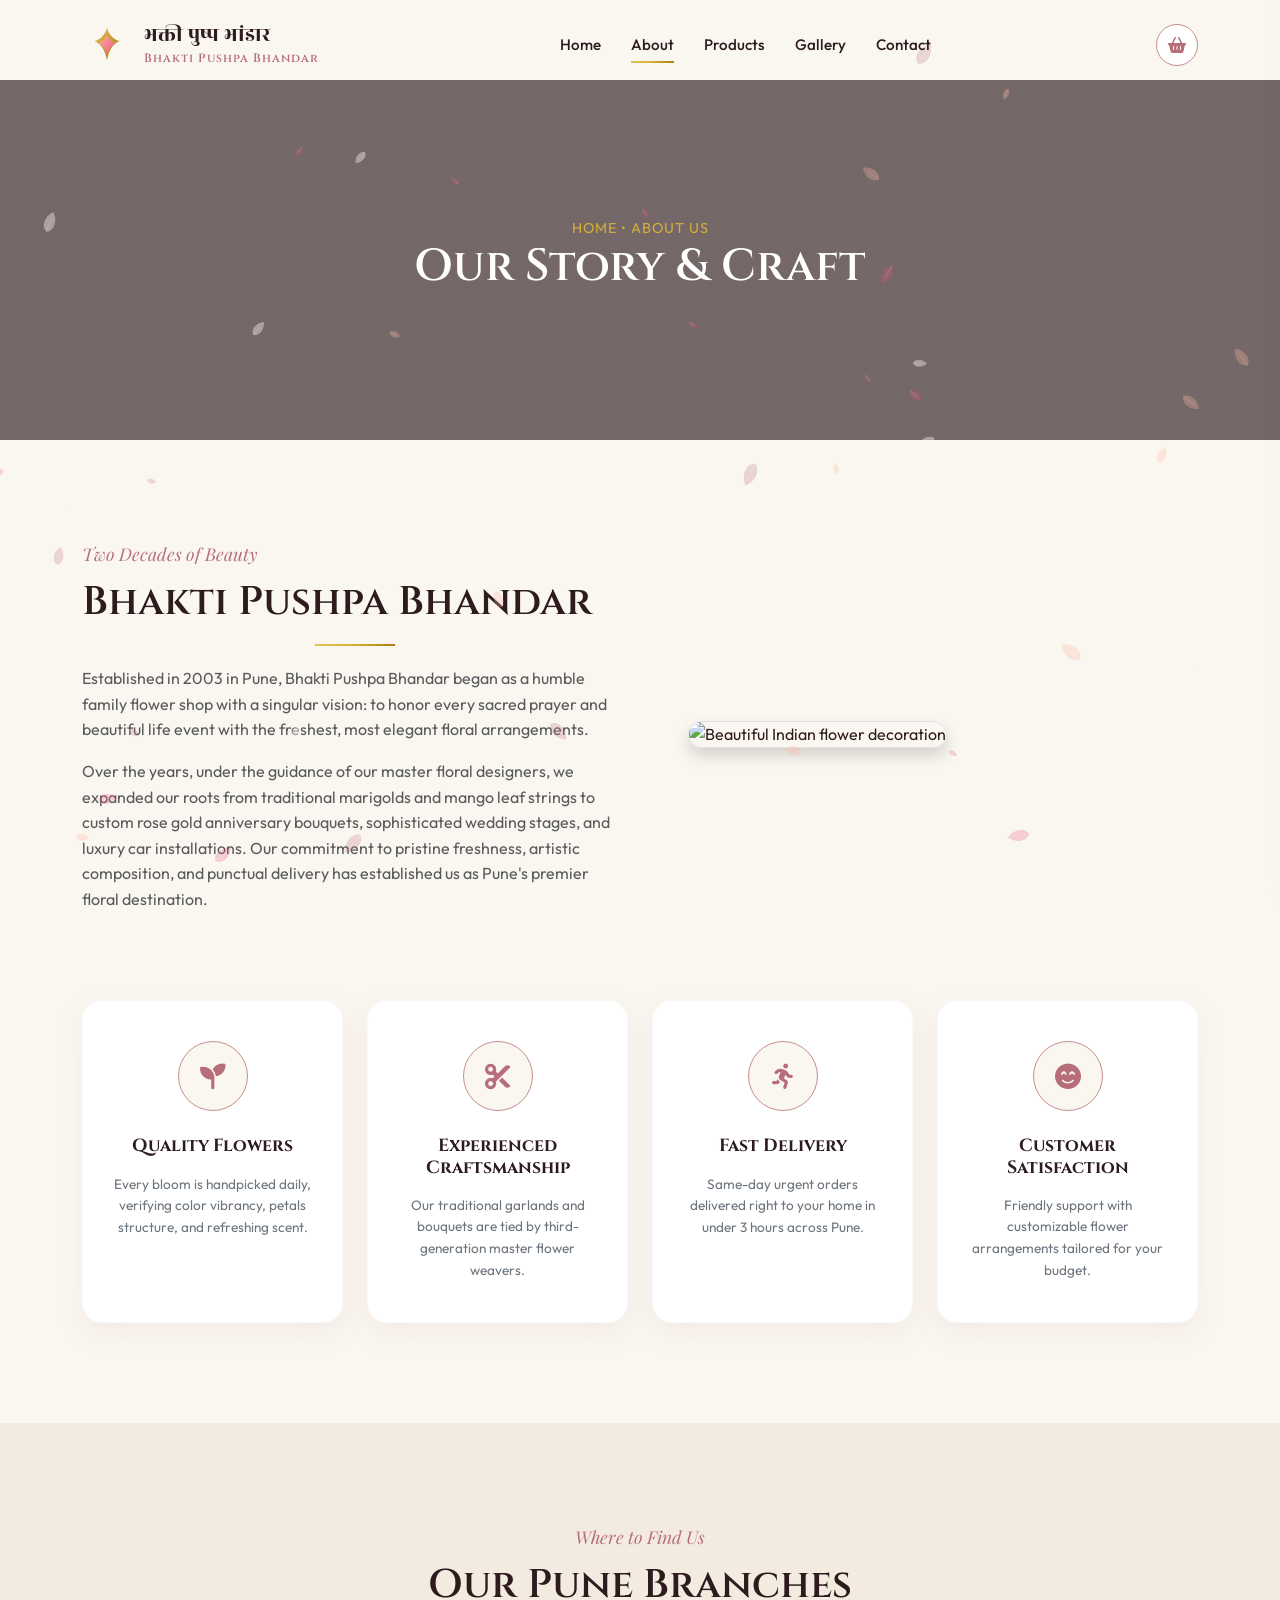
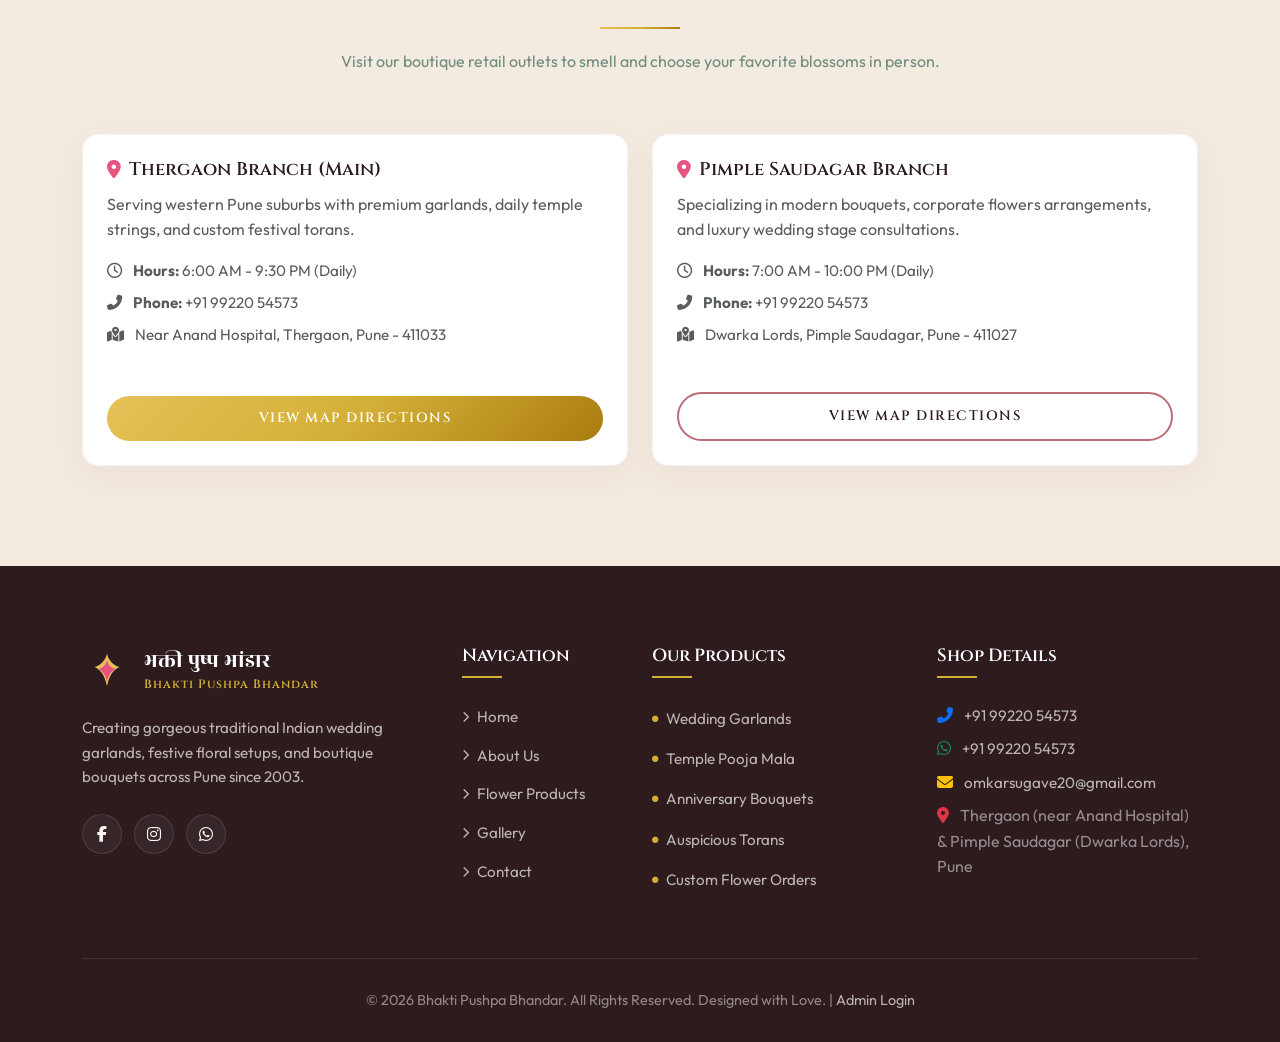
==== commit b4709cff: "Hide admin login credentials, Google Sheets URL, and Cloudinary keys using ignored config.js and tra" ====
--- a/about.html
+++ b/about.html
@@ -291,6 +291,7 @@
   </footer>
 
   <!-- API Configuration -->
+  <script src="js/config.js"></script>
   <script src="js/api-config.js"></script>
 
   <!-- CDNs JS -->
